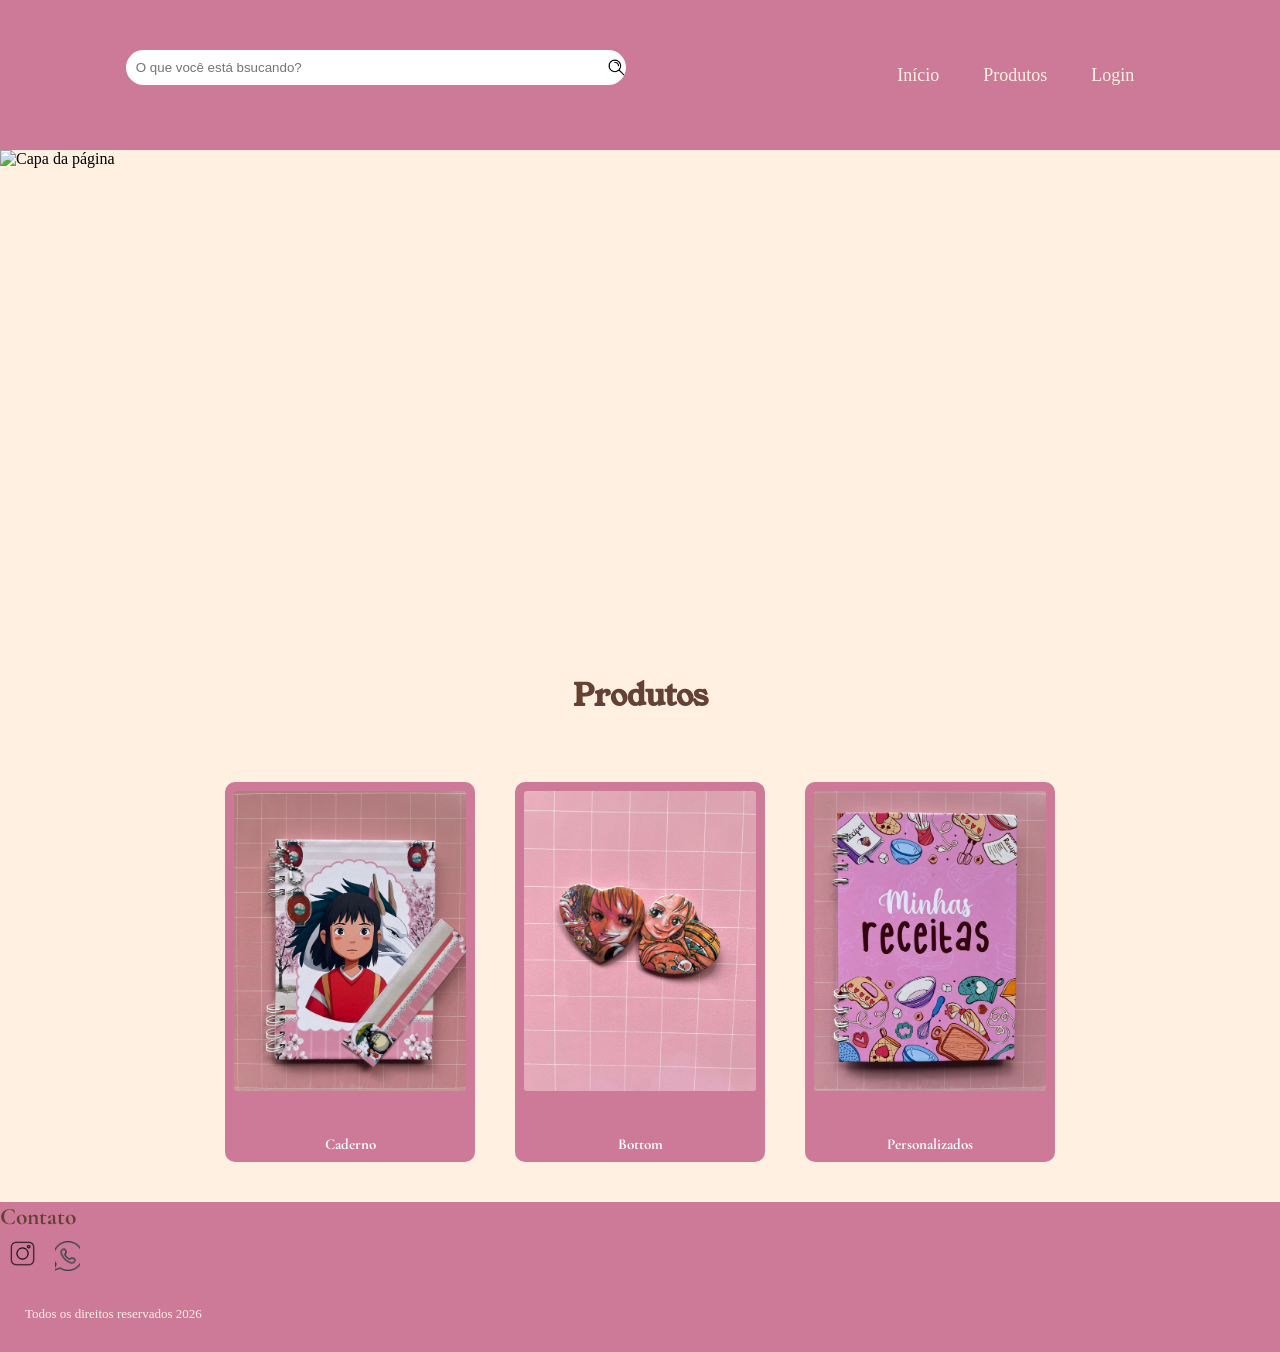
==== index.html @ d761a217 "tudo da certo" ====
<!DOCTYPE html>
<html lang="pt-br">

<head>
    <meta charset="UTF-8">
    <meta name="viewport" content="width=device-width, initial-scale=1.0">
    <title>Sakura</title>
    <link rel="stylesheet" href="./style.css">
    <link rel="stylesheet" href="footer.css">
</head>

<body>
    <header>
        <div class="menu">
            <form class="busca">
                <input type="text" placeholder="O que você está bsucando?">
            </form>

            <nav>
                <a href="./index.html">Início</a>
                <a href="./produtos.html">Produtos</a>
                <a href="./login.html">Login</a>
            </nav>
        </div>
    </header>
    <main>
        <div class="banner">
            <img src="./Imagem/logo sakura.jpg" alt="Capa da página">
        </div>
        <section class="produtos">
            <h2> Produtos</h2>
        </section>
        <section id="secao">
            <article class="card">
                <img src="./Imagem/Caderno_ghibli.jpeg">
                <h4>Caderno</h4>
            </article>
            <article class="card">
                <img src="./Imagem/Bottom_nami.jpeg">
                <h4>Bottom</h4>
            </article>
            <article class="card">
                <img src="./Imagem/Caderno_receitas.jpeg">
                <h4>Personalizados</h4>
            </article>
        </section>
    </main>
    <footer>
        <h3>Contato</h3>
        <article id="redesociais">
            <a href="https://www.instagram.com/sakura.personaliz4?igsh=MWRleGdsendzNW41OQ==" target="_blank"><img class="rede" src="./Imagem/instagram.png" alt="Instagram"></a>
            <img class="rede" src="./Imagem/whatsapp.png" alt="Whatsapp">
        </article>
        <p class="direitos">Todos os direitos reservados 2026</p>

    </footer>
</body>

</html>
---- style.css ----
@import url('https://fonts.googleapis.com/css2?family=Young+Serif&display=swap');
@import url('https://fonts.googleapis.com/css2?family=Cormorant+Garamond:ital,wght@0,300..700;1,300..700&family=Young+Serif&display=swap');
/*marrom: #654133 rosa: #CD7A98 creme:#FFF0E1*/

* {
    box-sizing: border-box;
    margin: 0%;
    padding: 0%;
  }
  
  body {
    background-color: rgb(255, 240, 225);

  }
  
  .menu {
    display: flex; /*serve para centralizar os elementos*/
    background-color: rgb(205, 122, 152);
    width: 100%; /*Esse aqui serve para ocupar toda a largura da minha tela*/
    height: 150px; /*Serve para a altura*/
    justify-content: space-around;/* Alinha os itens horizontalmente com espaço entre eles */
    align-items: center; /* Alinha os itens verticalmente ao centro */
  }
  
  h2{
    font-family: "Young Serif", serif;;
    color: #654133;
  }
  h3{
    font-family: "Cormorant Garamond", serif;
    color: rgb(101, 65, 51);
  }
  h4{
    font-family: "Cormorant Garamond", serif;
    color: white;
  }
  .busca input {
    width: 500px; 
    padding: 10px;
    border-radius: 20px;
    border: none;
    margin-bottom: 15px;
    background-image: url(./Imagem/Lupa.png);
    background-size: 18px;
    background-position: right;
    background-repeat: no-repeat;
  
  }
  
  nav a {
    text-decoration: none;
    color: rgb(255, 240, 225);
    margin: 20px;
    font-size: 18px;
  }
  
  .banner img {
    width: 100%;
    height: 500px;
    display: block;
  }
  
  .produtos {
    color: rgb(205, 122, 152);
    text-align: center;
    margin: 25px;
    font-size: 20px;
  }
  
  .card {
    display: flex;
    background-color: rgb(205, 122, 152);
    width: 250px;
    height: 380px;
    padding: 9px;
    border-radius: 10px;
    color: rgb(255, 240, 225);
    flex-direction: column;
    margin: 20px;
    align-items: center;
    justify-content: space-between;
  }

  .card:hover{
    padding: 4px;
    padding-bottom: 9px ;
    transition: 0.3s;
  }
  
  .card img {
    width: 100%;
    height: 300px;
    border-radius: 3px;
    object-fit: cover;
  }
  
  #secao {
    display: flex;
    justify-content: center;
    padding: 20px;
    font-size: 15px;
  }

  
  footer {
    display: flex;
    flex-direction: column;
    background-color: rgb(205, 122, 152);
    width: 100%;
    height: 150px;
    font-size: 20px;
  }
  
  .direitos {
    color: rgb(255, 240, 225);
    margin: 25px;
    font-size: 13px;
  }

  footer img{
    width: 25px;
    object-fit: cover;

  }
---- footer.css ----
footer {
    display: flex;
    flex-direction: column;
    background-color: rgb(205, 122, 152);
    width: 100%;
    height: 150px;
    font-size: 20px;
  }
  
  .direitos {
    color: rgb(255, 240, 225);
    margin: 25px;
    font-size: 13px;
  }

#redesociais{
  display: flex;
}
.rede{
  width: 25px;
  display: inline-block;
  margin:10px;
}
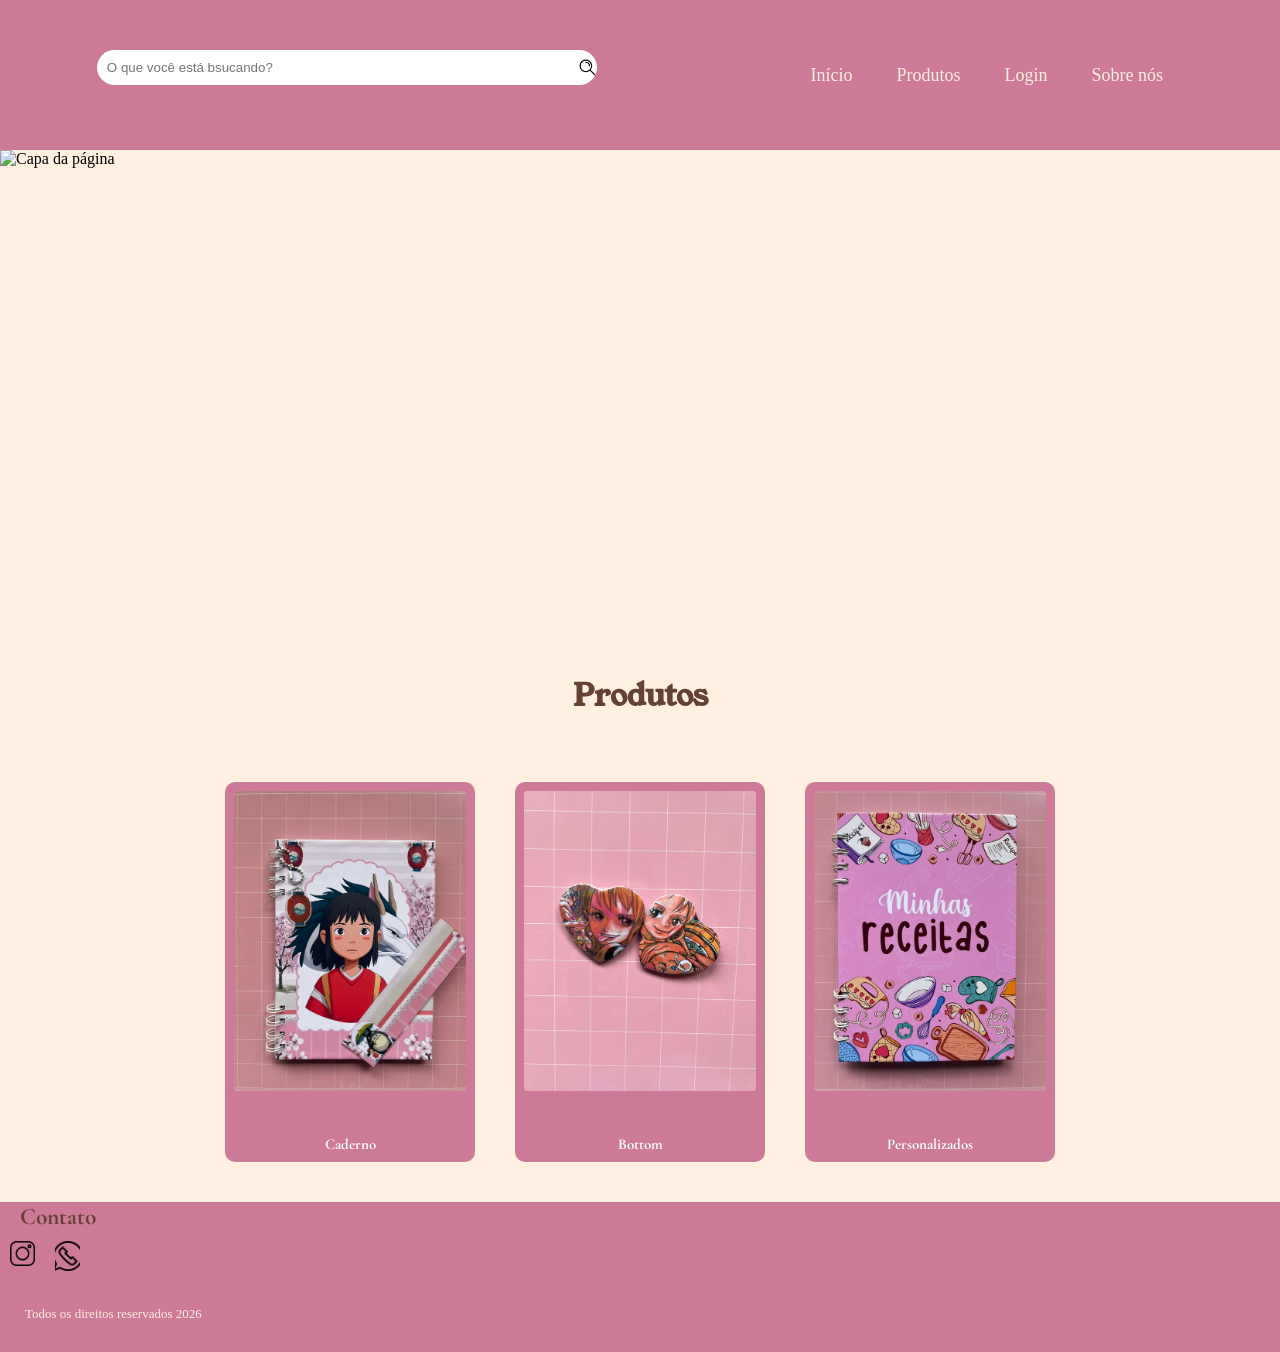
==== commit 994f466b: "salve as alteraçoes" ====
--- a/index.html
+++ b/index.html
@@ -20,6 +20,7 @@
                 <a href="./index.html">Início</a>
                 <a href="./produtos.html">Produtos</a>
                 <a href="./login.html">Login</a>
+                <a href="./sobrenos.html">Sobre nós</a>
             </nav>
         </div>
     </header>
@@ -52,7 +53,6 @@
             <img class="rede" src="./Imagem/whatsapp.png" alt="Whatsapp">
         </article>
         <p class="direitos">Todos os direitos reservados 2026</p>
-
     </footer>
 </body>
 
--- a/style.css
+++ b/style.css
@@ -29,6 +29,7 @@
   h3{
     font-family: "Cormorant Garamond", serif;
     color: rgb(101, 65, 51);
+    padding-left: 20px;
   }
   h4{
     font-family: "Cormorant Garamond", serif;
@@ -44,7 +45,6 @@
     background-size: 18px;
     background-position: right;
     background-repeat: no-repeat;
-  
   }
   
   nav a {
--- a/footer.css
+++ b/footer.css
@@ -1,23 +1,29 @@
+@import url('https://fonts.googleapis.com/css2?family=Young+Serif&display=swap');
+@import url('https://fonts.googleapis.com/css2?family=Cormorant+Garamond:ital,wght@0,300..700;1,300..700&family=Young+Serif&display=swap');
+/*marrom: #654133 rosa: #CD7A98 creme:#FFF0E1*/
+
+
 footer {
-    display: flex;
-    flex-direction: column;
-    background-color: rgb(205, 122, 152);
-    width: 100%;
-    height: 150px;
-    font-size: 20px;
-  }
-  
-  .direitos {
-    color: rgb(255, 240, 225);
-    margin: 25px;
-    font-size: 13px;
-  }
+  display: flex;
+  flex-direction: column;
+  background-color: rgb(205, 122, 152);
+  width: 100%;
+  height: 150px;
+  font-size: 20px;
+}
 
-#redesociais{
+.direitos {
+  color: rgb(255, 240, 225);
+  margin: 25px;
+  font-size: 13px;
+}
+
+#redesociais {
   display: flex;
 }
-.rede{
+
+.rede {
   width: 25px;
   display: inline-block;
-  margin:10px;
+  margin: 10px;
 }
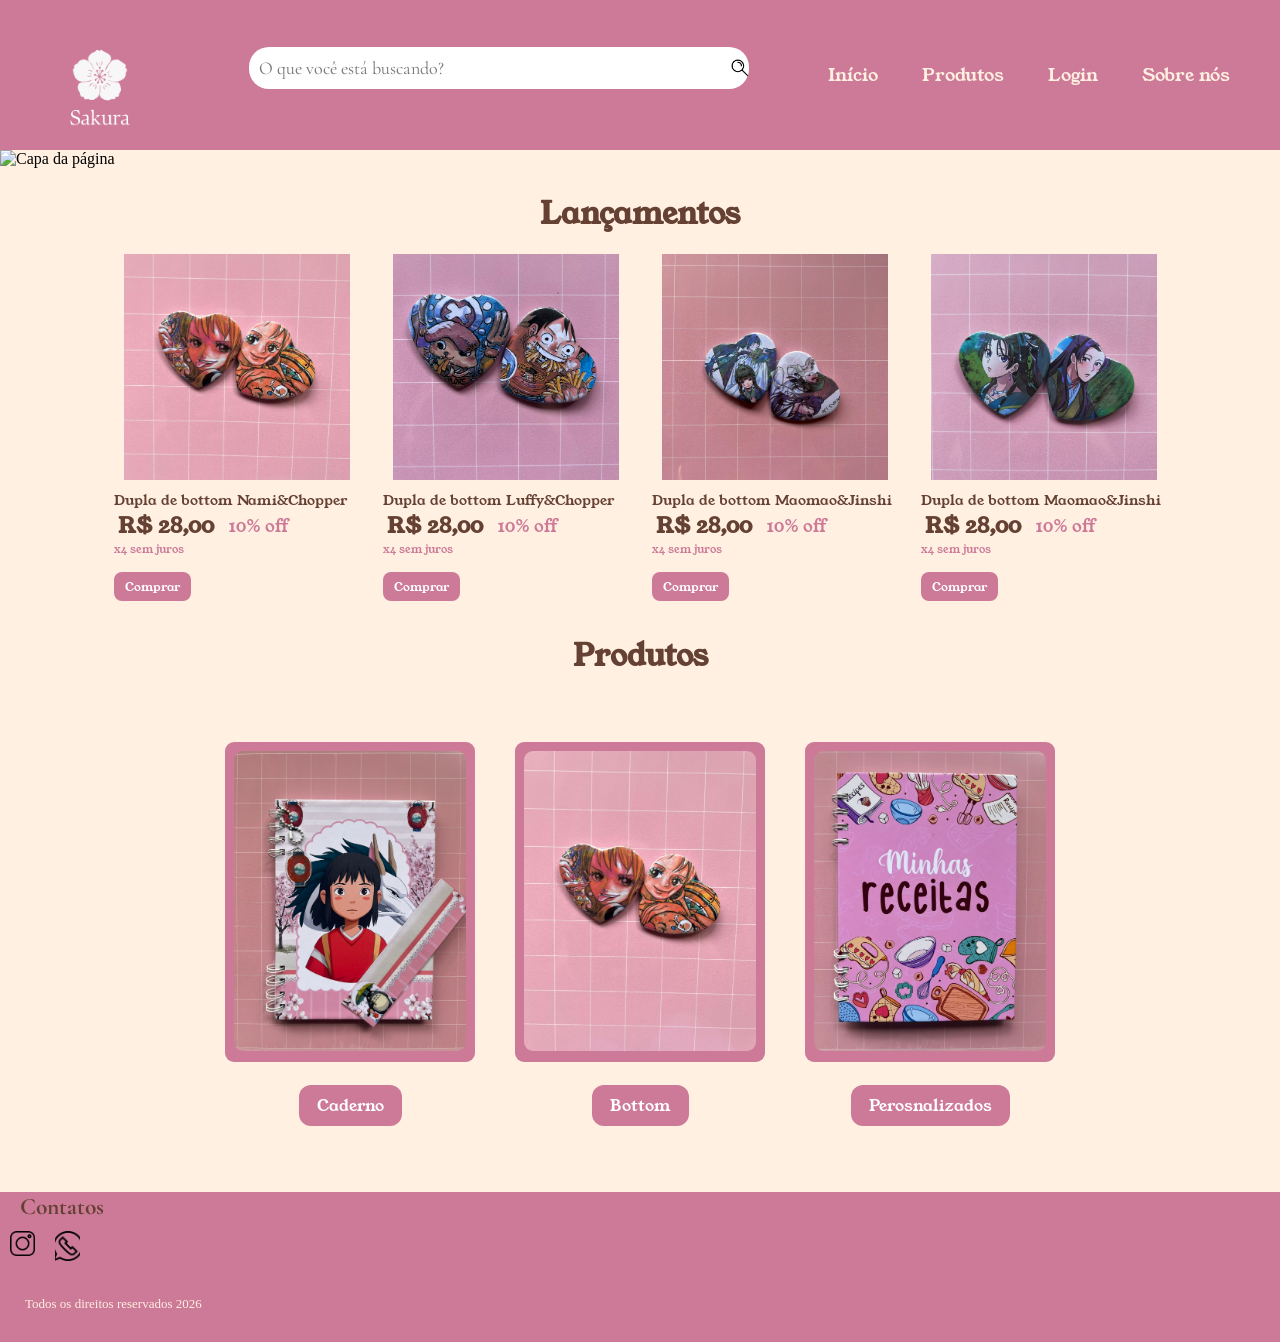
==== commit 3110306c: "secao de produtos" ====
--- a/index.html
+++ b/index.html
@@ -4,7 +4,7 @@
 <head>
     <meta charset="UTF-8">
     <meta name="viewport" content="width=device-width, initial-scale=1.0">
-    <title>Sakura</title>
+    <title>Sakura</title>   
     <link rel="stylesheet" href="./style.css">
     <link rel="stylesheet" href="footer.css">
 </head>
@@ -12,8 +12,9 @@
 <body>
     <header>
         <div class="menu">
+            <img id="logo" src="./Imagem/Sakura (1).png" alt="logo">
             <form class="busca">
-                <input type="text" placeholder="O que você está bsucando?">
+                <input type="text" placeholder="O que você está buscando?">
             </form>
 
             <nav>
@@ -26,28 +27,81 @@
     </header>
     <main>
         <div class="banner">
-            <img src="./Imagem/logo sakura.jpg" alt="Capa da página">
-        </div>
+            <img id="logo" src="./Imagem/logo sakura.jpg" alt="Capa da página">
+        <section id="lancamentos">
+             <h2>Lançamentos</h2>
+           <article class="prod_novos" >
+                <img src="./Imagem/Bottom_nami.jpeg">
+                <p class="descricao">Dupla de bottom Nami&Chopper</p>
+                <div class="linha_preço">
+                <p class="preco">R$ 28,00</p>
+                <p class="desconto">10% off</p>
+                </div>
+                <p class="parcela">x4 sem juros</p>
+                 <button>Comprar</button>
+            </article>
+            <article class="prod_novos" >
+                <img src="./Imagem/Bottom_luffy.jpeg">
+                <p class="descricao">Dupla de bottom Luffy&Chopper </p>
+                <div class="linha_preço">
+                <p class="preco">R$ 28,00</p>
+                <p class="desconto">10% off</p>
+                </div>
+                <p class="parcela">x4 sem juros</p>
+                 <button>Comprar</button>
+            </article>
+            <article class="prod_novos" >
+                <img src="./Imagem/Bottom_maomaoDOIS.jpeg">
+                <p class="descricao">Dupla de bottom Maomao&Jinshi</p>
+                <div class="linha_preço">
+                <p class="preco">R$ 28,00</p>
+                <p class="desconto">10% off</p>
+                </div>
+                <p class="parcela">x4 sem juros</p>
+                <button>Comprar</button>
+            </article>
+             <article class="prod_novos" >
+                <img src="./Imagem/bottom_maoamaoUM.jpeg">
+                <p class="descricao">Dupla de bottom Maomao&Jinshi</p>
+                <div class="linha_preço">
+                <p class="preco">R$ 28,00</p>
+                <p class="desconto">10% off</p>
+                </div>
+                <p class="parcela">x4 sem juros</p>
+                <button>Comprar</button>
+            </article>
+        </section>
         <section class="produtos">
             <h2> Produtos</h2>
         </section>
         <section id="secao">
             <article class="card">
                 <img src="./Imagem/Caderno_ghibli.jpeg">
-                <h4>Caderno</h4>
+                <br>
+                <br>
+                <button>Caderno</button>
             </article>
             <article class="card">
                 <img src="./Imagem/Bottom_nami.jpeg">
-                <h4>Bottom</h4>
+                <br>
+                <br>
+               <button>Bottom</button>
             </article>
             <article class="card">
                 <img src="./Imagem/Caderno_receitas.jpeg">
-                <h4>Personalizados</h4>
+                <br>
+                <br>
+                <button>Perosnalizados</button>
             </article>
         </section>
+        <br>
+        <br>
+        <br>
+        <br>
+        <br>
     </main>
     <footer>
-        <h3>Contato</h3>
+        <h3>Contatos</h3>
         <article id="redesociais">
             <a href="https://www.instagram.com/sakura.personaliz4?igsh=MWRleGdsendzNW41OQ==" target="_blank"><img class="rede" src="./Imagem/instagram.png" alt="Instagram"></a>
             <img class="rede" src="./Imagem/whatsapp.png" alt="Whatsapp">
--- a/style.css
+++ b/style.css
@@ -12,6 +12,15 @@
     background-color: rgb(255, 240, 225);
 
   }
+
+  #logo { /*Imagens do meu rodapé*/
+  width: 140px;
+  /* Ajusta a largura */
+  height: auto;
+  /* Mantém a proporção da imagem para não amassar */
+  margin-right: 20px;
+  /* Dá um espaço entre a logo e a barra de busca *//
+}
   
   .menu {
     display: flex; /*serve para centralizar os elementos*/
@@ -23,7 +32,7 @@
   }
   
   h2{
-    font-family: "Young Serif", serif;;
+    font-family: "Young Serif", serif;
     color: #654133;
   }
   h3{
@@ -45,12 +54,15 @@
     background-size: 18px;
     background-position: right;
     background-repeat: no-repeat;
+    font-family: "Cormorant Garamond", serif;
+    font-size: 18px;
   }
   
   nav a {
     text-decoration: none;
     color: rgb(255, 240, 225);
     margin: 20px;
+    font-family: "Young Serif", serif;
     font-size: 18px;
   }
   
@@ -59,21 +71,89 @@
     height: 500px;
     display: block;
   }
-  
+
+  #lancamentos{
+   color: rgb(205, 122, 152);
+    text-align: center;
+    margin: 25px;
+    font-size: 20px;
+  }
+
+  .prod_novos{
+    display: inline-block;
+    font-size: 20px;
+    text-align: left;
+    padding: 9px;
+  }
+  .prod_novos img{
+    display: flex;
+    height: 246px;
+    width: 246px;
+    padding: 10px;
+    object-fit: cover;
+  }
+
+  .prod_novos:hover img{
+    transform: scale(1.03);
+    transition: 0.6s;
+  }
+
+  .descricao{
+    font-family:"Young Serif", serif;
+    font-size: 14px;
+    color: #654133;
+  }
+
+  .linha_preço{
+    display: flex;
+    align-items: center;
+  }
+
+  .preco{
+    font-family:"Young Serif", serif;
+    font-weight: bold;
+    font-size: 22px;
+    color: #654133;
+    margin-left: 4px;
+  }
+
+.desconto{
+    font-family:"Young Serif", serif;
+    font-size:17px;
+    color:rgb(205, 122, 152);
+    margin-left: 15px;
+  }
+
+  .parcela{
+    font-family:"Young Serif", serif;
+    font-size: 11px;
+    color:rgb(205, 122, 152);
+  }
   .produtos {
     color: rgb(205, 122, 152);
     text-align: center;
     margin: 25px;
     font-size: 20px;
   }
+
+  .prod_novos button{
+    background-color: rgb(205, 122, 152);
+    color: white;
+    font-family:  "Young Serif", serif;
+    font-size: 12px;
+    border: none;
+    margin-top: 15px;
+    padding: 6px 11px;
+    border-radius: 8px;
+  }
   
   .card {
     display: flex;
     background-color: rgb(205, 122, 152);
     width: 250px;
-    height: 380px;
+    height: 320px;
     padding: 9px;
-    border-radius: 10px;
+    border-radius: 9px;
     color: rgb(255, 240, 225);
     flex-direction: column;
     margin: 20px;
@@ -81,26 +161,35 @@
     justify-content: space-between;
   }
 
-  .card:hover{
-    padding: 4px;
-    padding-bottom: 9px ;
+  .card:hover img{
+    transform: scale(1.06);
     transition: 0.3s;
   }
   
   .card img {
     width: 100%;
     height: 300px;
-    border-radius: 3px;
+    border-radius: 9px;
     object-fit: cover;
   }
-  
+
+  #secao button{
+    background-color: rgb(205, 122, 152);
+    color: white;
+    font-family:  "Young Serif", serif;
+    font-size: 16px;
+    border: none;
+    padding: 9px 18px;
+    border-radius: 12px;
+  }
+
+
   #secao {
     display: flex;
     justify-content: center;
     padding: 20px;
     font-size: 15px;
   }
-
   
   footer {
     display: flex;
--- a/footer.css
+++ b/footer.css
@@ -12,12 +12,6 @@
   font-size: 20px;
 }
 
-.direitos {
-  color: rgb(255, 240, 225);
-  margin: 25px;
-  font-size: 13px;
-}
-
 #redesociais {
   display: flex;
 }
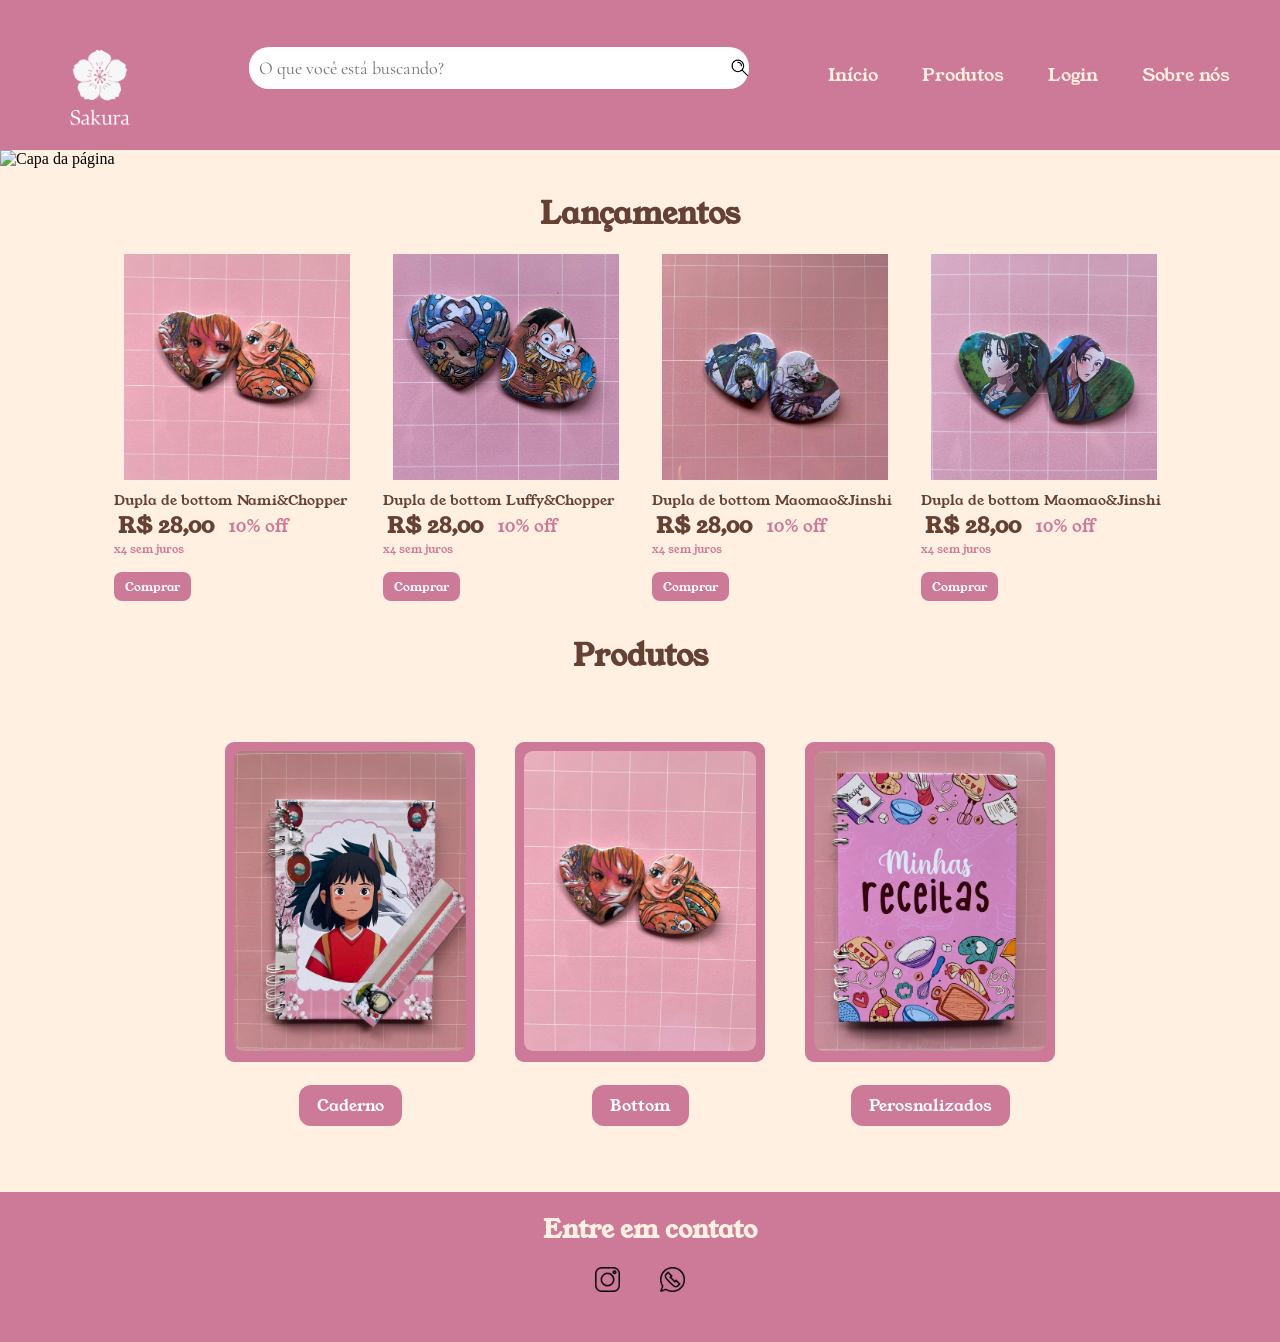
==== commit 7088e3c1: "Salvar as alterações das páginas" ====
--- a/index.html
+++ b/index.html
@@ -101,12 +101,11 @@
         <br>
     </main>
     <footer>
-        <h3>Contatos</h3>
+        <h3> Entre em contato</h3>
         <article id="redesociais">
             <a href="https://www.instagram.com/sakura.personaliz4?igsh=MWRleGdsendzNW41OQ==" target="_blank"><img class="rede" src="./Imagem/instagram.png" alt="Instagram"></a>
             <img class="rede" src="./Imagem/whatsapp.png" alt="Whatsapp">
         </article>
-        <p class="direitos">Todos os direitos reservados 2026</p>
     </footer>
 </body>
 
--- a/footer.css
+++ b/footer.css
@@ -3,21 +3,25 @@
 /*marrom: #654133 rosa: #CD7A98 creme:#FFF0E1*/
 
 
-footer {
-  display: flex;
-  flex-direction: column;
-  background-color: rgb(205, 122, 152);
-  width: 100%;
-  height: 150px;
-  font-size: 20px;
+
+h3 {
+  font-family: "Young Serif", serif;
+  color: rgb(255, 240, 225);
+  font-size: 25px;
+  margin-top: 20px;
+  text-align: center;
 }
 
 #redesociais {
   display: flex;
+  flex-direction: row;
+  align-items: center;
+  justify-content: center;
 }
 
 .rede {
   width: 25px;
-  display: inline-block;
-  margin: 10px;
+  display: block;
+  object-fit: cover;
+  margin: 20px;
 }
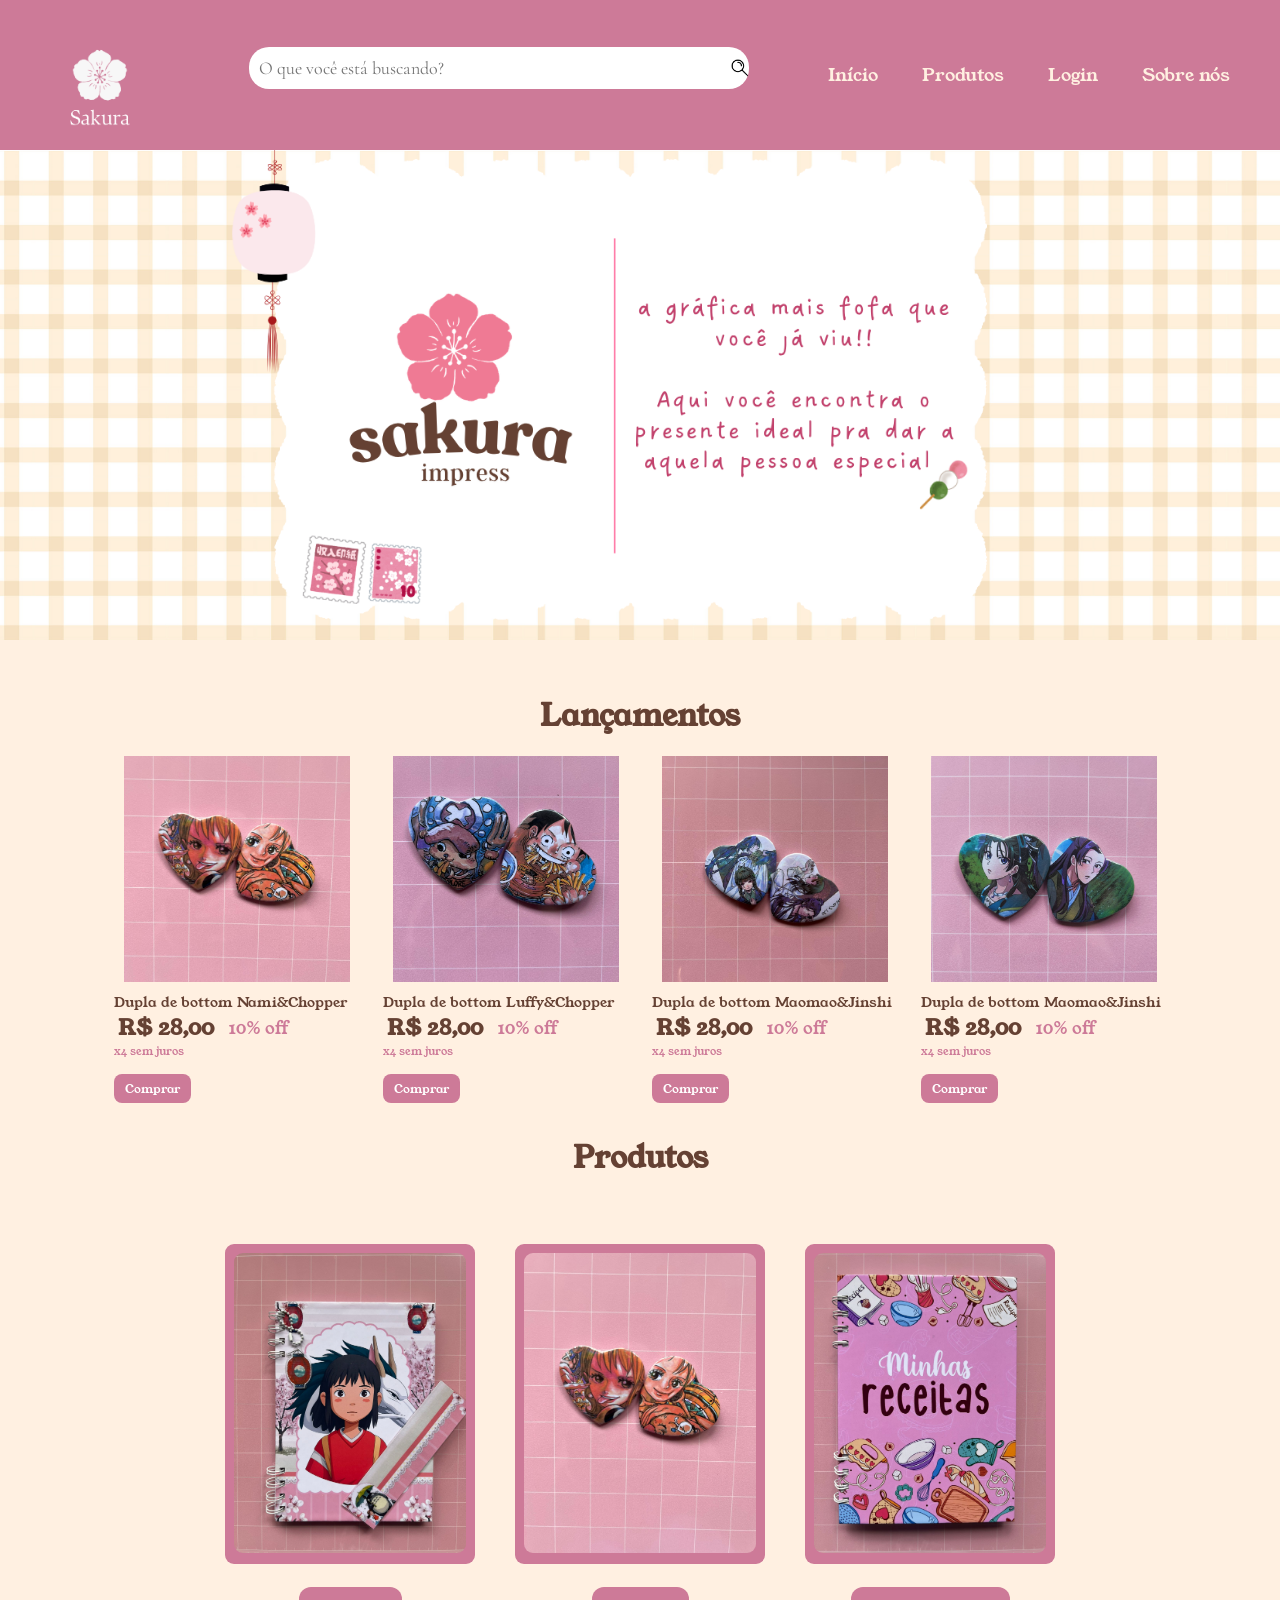
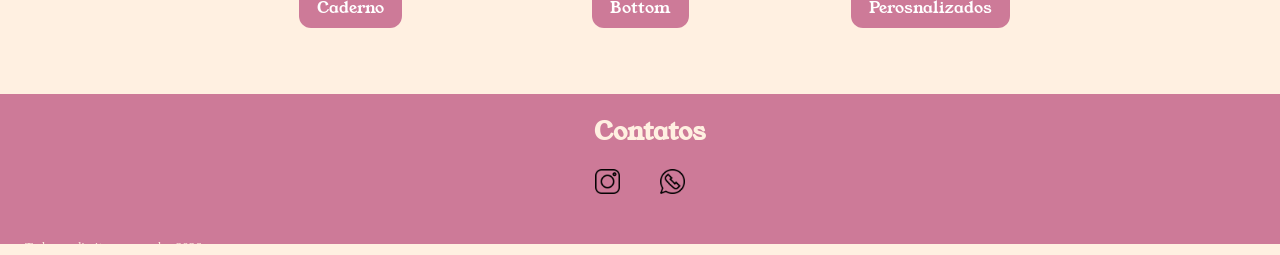
==== commit a93098af: "sakura impress" ====
--- a/index.html
+++ b/index.html
@@ -27,7 +27,8 @@
     </header>
     <main>
         <div class="banner">
-            <img id="logo" src="./Imagem/logo sakura.jpg" alt="Capa da página">
+            <img src="./Imagem/BANNER.png" alt="Capa da página">
+        </div>
         <section id="lancamentos">
              <h2>Lançamentos</h2>
            <article class="prod_novos" >
@@ -101,11 +102,12 @@
         <br>
     </main>
     <footer>
-        <h3> Entre em contato</h3>
+        <h3>Contatos</h3>
         <article id="redesociais">
             <a href="https://www.instagram.com/sakura.personaliz4?igsh=MWRleGdsendzNW41OQ==" target="_blank"><img class="rede" src="./Imagem/instagram.png" alt="Instagram"></a>
             <img class="rede" src="./Imagem/whatsapp.png" alt="Whatsapp">
         </article>
+        <p class="direitos">Todos os direitos reservados 2026</p>
     </footer>
 </body>
 
--- a/style.css
+++ b/style.css
@@ -11,6 +11,20 @@
   body {
     background-color: rgb(255, 240, 225);
 
+  }
+
+
+
+ .banner{
+      width: 100%;
+      height: 400px;
+      
+    }
+
+  .banner img{
+    object-fit: cover;
+    display: block;
+    margin: 0%;
   }
 
   #logo { /*Imagens do meu rodapé*/
@@ -66,10 +80,17 @@
     font-size: 18px;
   }
   
+  .banner{
+    width: 100%;
+    height: 520px;
+    margin: 0%;
+  }
+
   .banner img {
     width: 100%;
-    height: 500px;
+    height: 490px;
     display: block;
+    object-fit: cover;
   }
 
   #lancamentos{
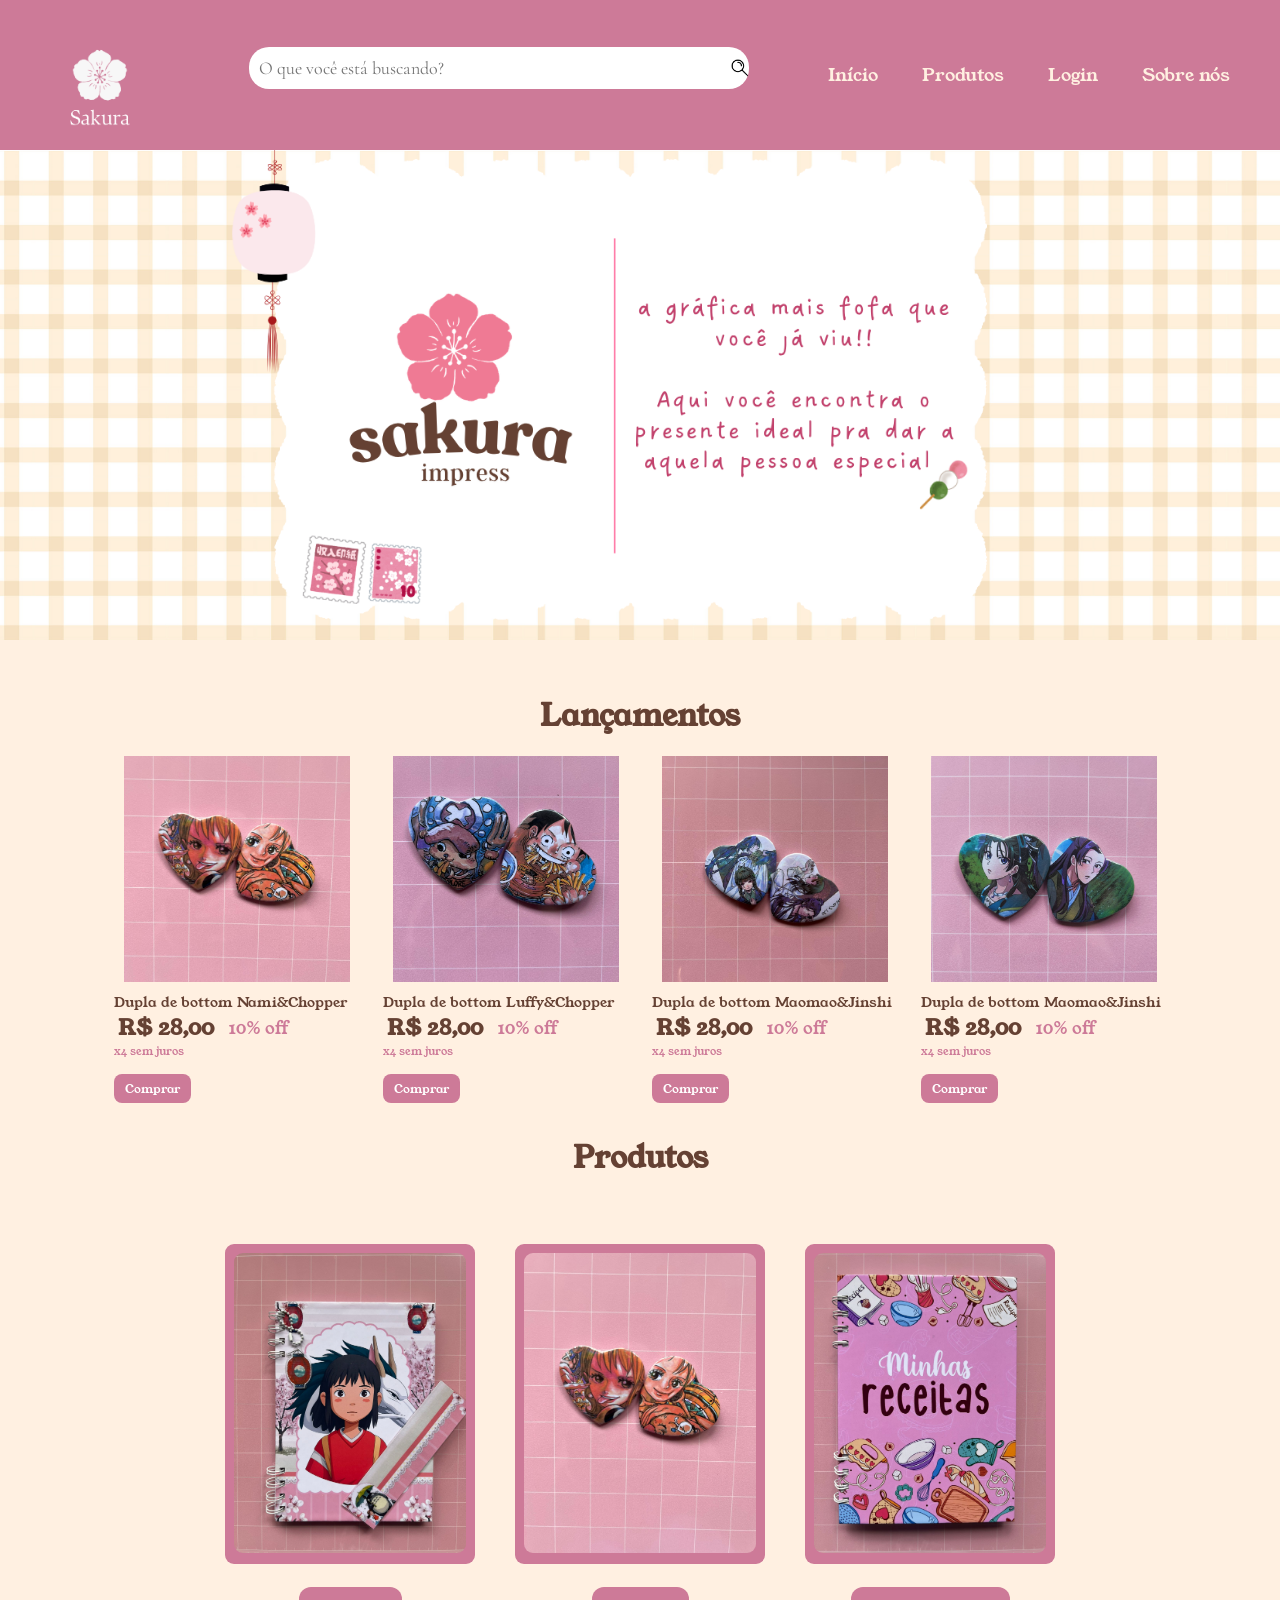
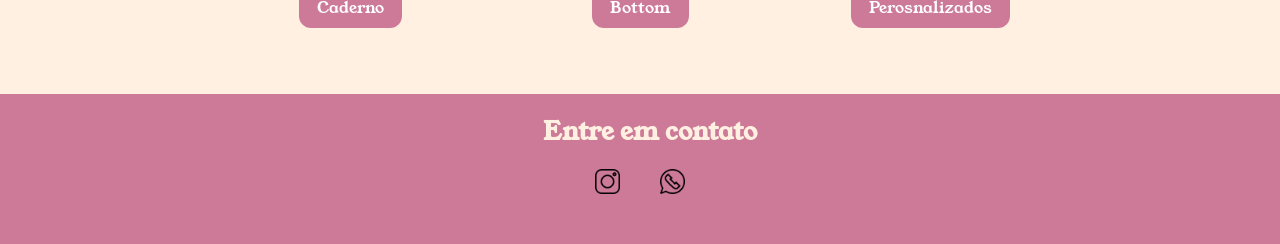
==== commit 5e9c53bf: "sakura" ====
--- a/index.html
+++ b/index.html
@@ -102,12 +102,11 @@
         <br>
     </main>
     <footer>
-        <h3>Contatos</h3>
+        <h3> Entre em contato</h3>
         <article id="redesociais">
             <a href="https://www.instagram.com/sakura.personaliz4?igsh=MWRleGdsendzNW41OQ==" target="_blank"><img class="rede" src="./Imagem/instagram.png" alt="Instagram"></a>
             <img class="rede" src="./Imagem/whatsapp.png" alt="Whatsapp">
         </article>
-        <p class="direitos">Todos os direitos reservados 2026</p>
     </footer>
 </body>
 
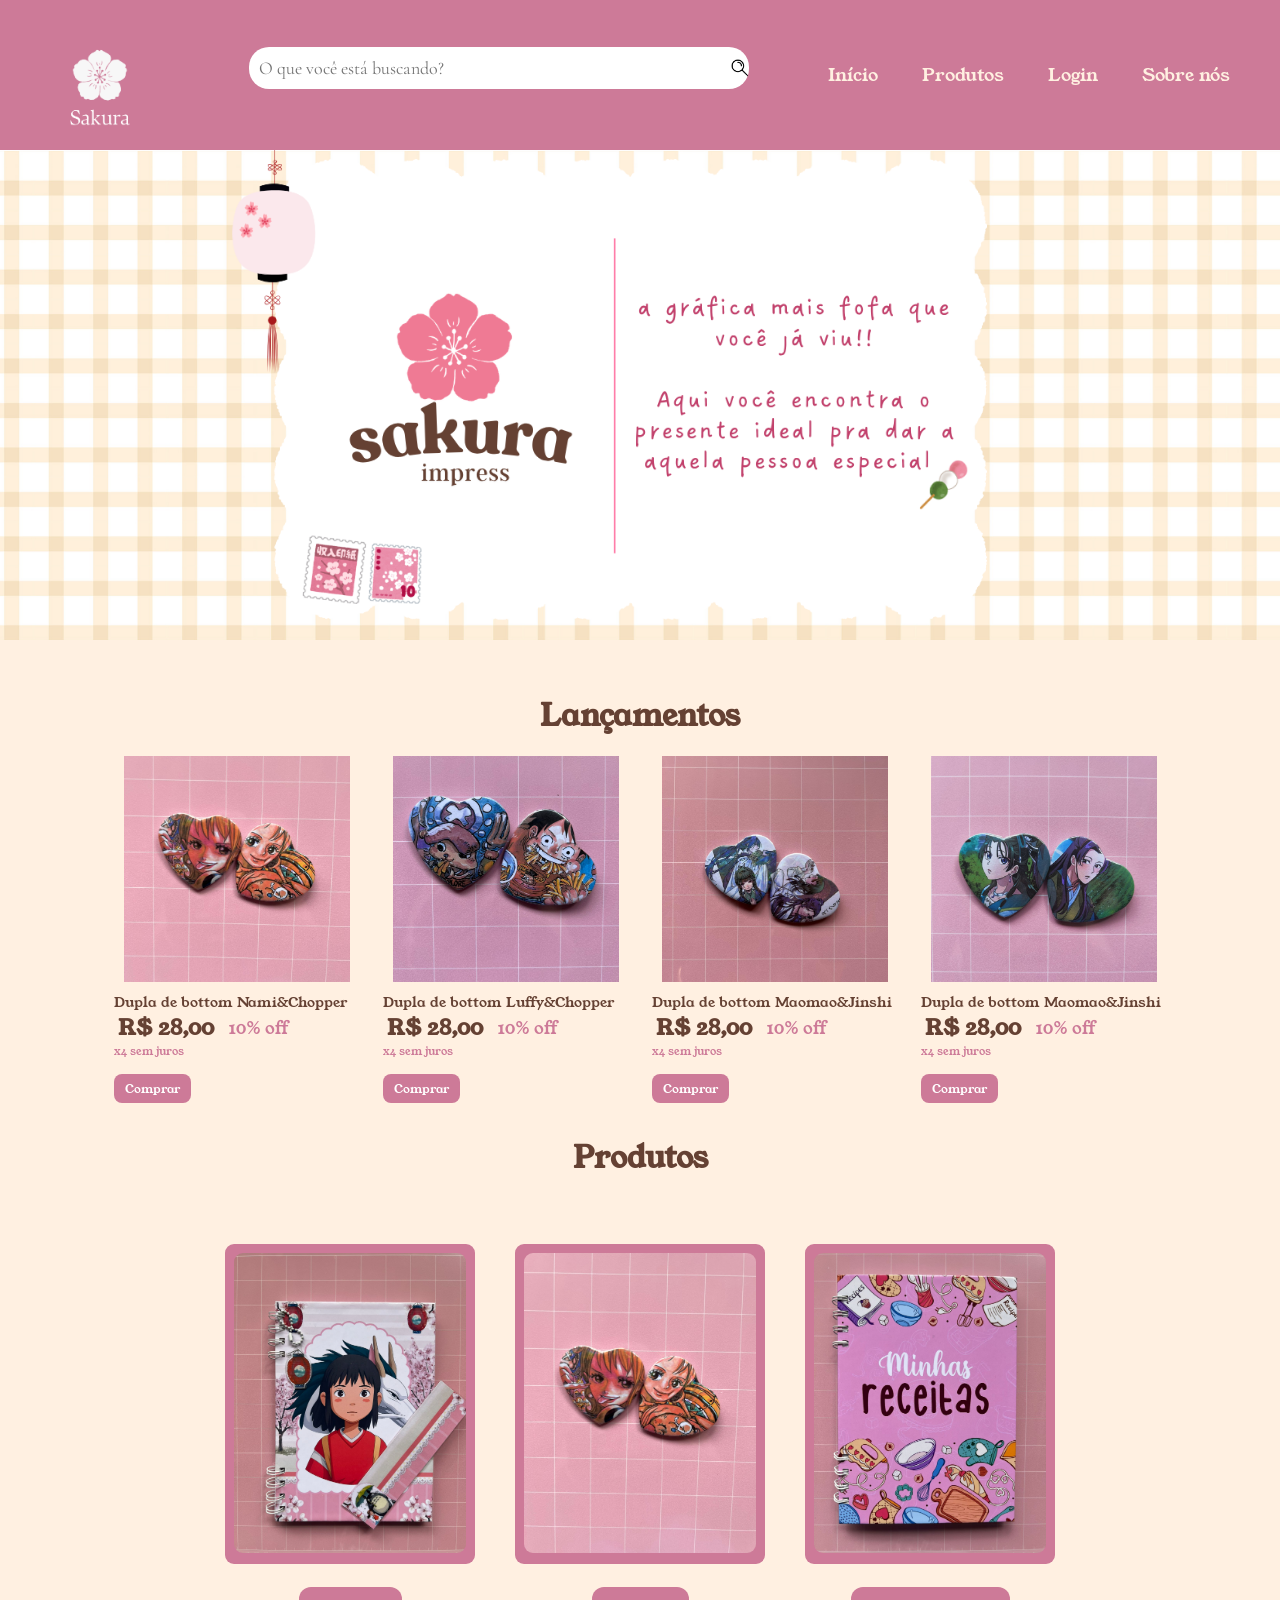
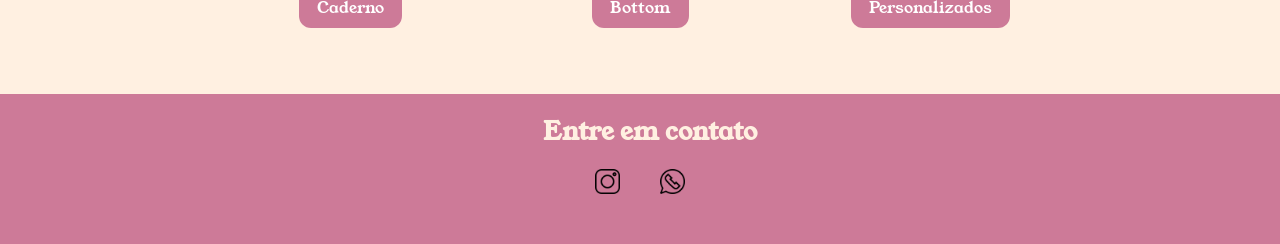
==== commit 3903ecd5: "sakura" ====
--- a/index.html
+++ b/index.html
@@ -39,7 +39,7 @@
                 <p class="desconto">10% off</p>
                 </div>
                 <p class="parcela">x4 sem juros</p>
-                 <button>Comprar</button>
+                <a href="./produtos.html"><button>Comprar</button></a>
             </article>
             <article class="prod_novos" >
                 <img src="./Imagem/Bottom_luffy.jpeg">
@@ -49,7 +49,7 @@
                 <p class="desconto">10% off</p>
                 </div>
                 <p class="parcela">x4 sem juros</p>
-                 <button>Comprar</button>
+                <a href="./produtos.html"><button>Comprar</button></a>
             </article>
             <article class="prod_novos" >
                 <img src="./Imagem/Bottom_maomaoDOIS.jpeg">
@@ -59,7 +59,7 @@
                 <p class="desconto">10% off</p>
                 </div>
                 <p class="parcela">x4 sem juros</p>
-                <button>Comprar</button>
+                <a href="./produtos.html"><button>Comprar</button></a>
             </article>
              <article class="prod_novos" >
                 <img src="./Imagem/bottom_maoamaoUM.jpeg">
@@ -69,7 +69,7 @@
                 <p class="desconto">10% off</p>
                 </div>
                 <p class="parcela">x4 sem juros</p>
-                <button>Comprar</button>
+                <a href="./produtos.html"><button>Comprar</button></a>
             </article>
         </section>
         <section class="produtos">
@@ -80,19 +80,19 @@
                 <img src="./Imagem/Caderno_ghibli.jpeg">
                 <br>
                 <br>
-                <button>Caderno</button>
+                <a href="./produtos.html"><button>Caderno</button></a>
             </article>
             <article class="card">
                 <img src="./Imagem/Bottom_nami.jpeg">
                 <br>
                 <br>
-               <button>Bottom</button>
+                <a href="./produtos.html"><button>Bottom</button></a>
             </article>
             <article class="card">
                 <img src="./Imagem/Caderno_receitas.jpeg">
                 <br>
                 <br>
-                <button>Perosnalizados</button>
+                <a href="./produtos.html"><button>Personalizados</button></a>
             </article>
         </section>
         <br>
